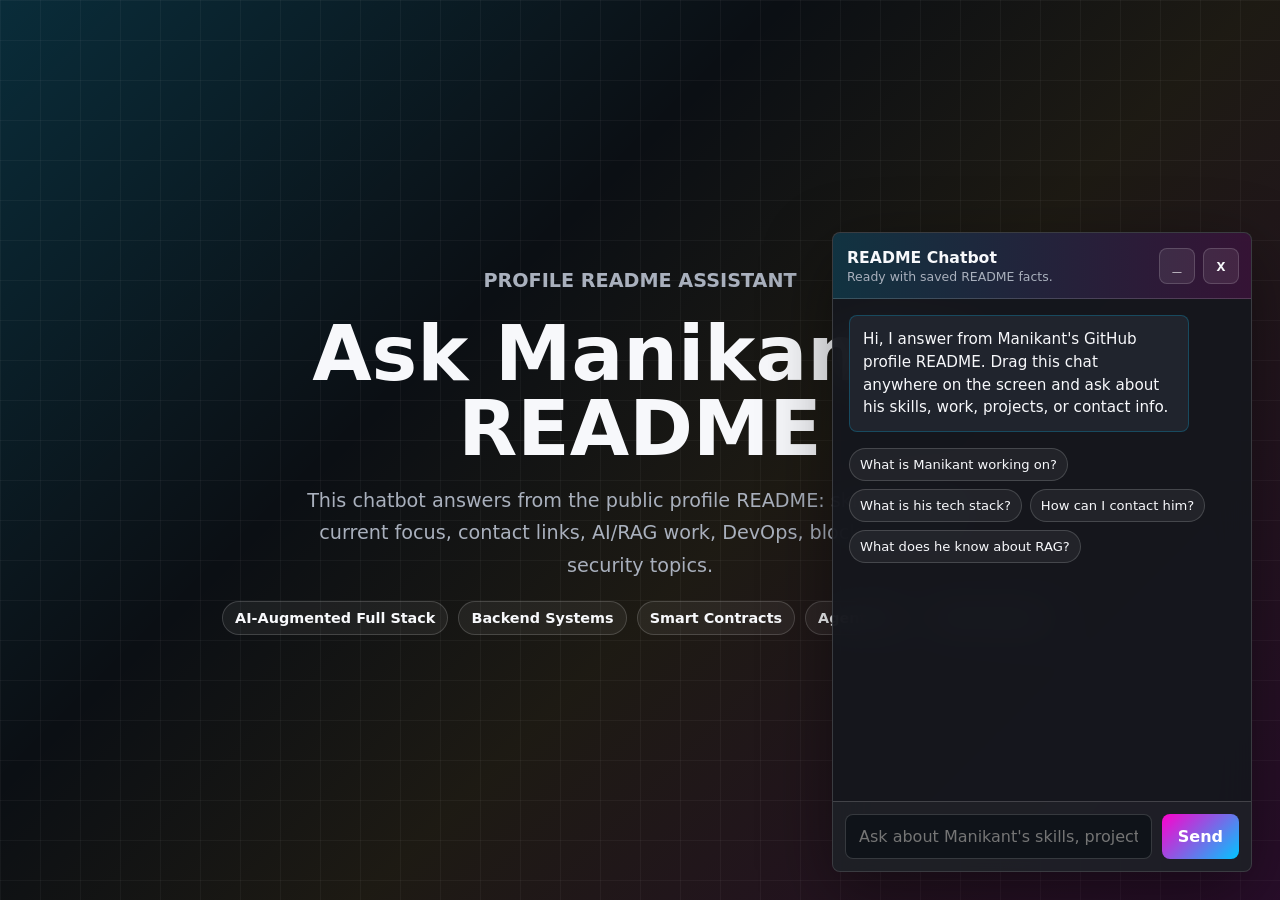
==== chatbot.html @ eadf6cb6 "feat(profile): add README chatbot" ====
<!doctype html>
<html lang="en">
<head>
  <meta charset="utf-8">
  <meta name="viewport" content="width=device-width, initial-scale=1">
  <title>Ask Manikant's README</title>
  <style>
    :root {
      color-scheme: dark;
      --bg: #0b0f14;
      --panel: #15171d;
      --panel-strong: #1f232b;
      --text: #f7f8fb;
      --muted: #a9b0bd;
      --cyan: #00c6ff;
      --magenta: #ff00cc;
      --green: #22c55e;
      --amber: #f59e0b;
      --border: rgba(255, 255, 255, 0.16);
      --shadow: 0 22px 70px rgba(0, 0, 0, 0.42);
    }

    * {
      box-sizing: border-box;
    }

    body {
      min-height: 100vh;
      margin: 0;
      overflow: hidden;
      font-family: Inter, ui-sans-serif, system-ui, -apple-system, BlinkMacSystemFont, "Segoe UI", sans-serif;
      background:
        linear-gradient(rgba(255, 255, 255, 0.04) 1px, transparent 1px),
        linear-gradient(90deg, rgba(255, 255, 255, 0.04) 1px, transparent 1px),
        linear-gradient(135deg, rgba(0, 198, 255, 0.16), transparent 36%, rgba(245, 158, 11, 0.08) 58%, rgba(255, 0, 204, 0.12)),
        var(--bg);
      background-size: 40px 40px, 40px 40px, auto, auto;
      color: var(--text);
    }

    .stage {
      min-height: 100vh;
      display: grid;
      place-items: center;
      padding: 28px;
    }

    .intro {
      width: min(920px, 100%);
      display: grid;
      gap: 18px;
      text-align: center;
    }

    .eyebrow {
      margin: 0;
      color: var(--cyan);
      font-size: 0.86rem;
      font-weight: 800;
      letter-spacing: 0;
      text-transform: uppercase;
    }

    h1 {
      margin: 0;
      font-size: clamp(2.2rem, 6vw, 5rem);
      line-height: 0.98;
      letter-spacing: 0;
    }

    .intro p {
      max-width: 720px;
      margin: 0 auto;
      color: var(--muted);
      font-size: clamp(1rem, 2vw, 1.2rem);
      line-height: 1.7;
    }

    .pills {
      display: flex;
      flex-wrap: wrap;
      justify-content: center;
      gap: 10px;
    }

    .pill {
      border: 1px solid var(--border);
      border-radius: 999px;
      padding: 8px 12px;
      color: var(--text);
      background: rgba(255, 255, 255, 0.06);
      font-size: 0.9rem;
      font-weight: 700;
    }

    .chatbot {
      position: fixed;
      right: 28px;
      bottom: 28px;
      width: min(420px, calc(100vw - 32px));
      height: min(640px, calc(100vh - 32px));
      display: grid;
      grid-template-rows: auto 1fr auto;
      border: 1px solid var(--border);
      border-radius: 8px;
      background: rgba(21, 23, 29, 0.94);
      box-shadow: var(--shadow);
      backdrop-filter: blur(18px);
      overflow: hidden;
      touch-action: none;
      z-index: 10;
    }

    .chatbot.is-minimized {
      height: 66px;
      width: min(340px, calc(100vw - 32px));
      grid-template-rows: auto;
    }

    .chatbot.is-minimized .messages,
    .chatbot.is-minimized .composer {
      display: none;
    }

    .chatbar {
      display: grid;
      grid-template-columns: 1fr auto auto;
      align-items: center;
      gap: 8px;
      min-height: 66px;
      padding: 10px 12px 10px 14px;
      background: linear-gradient(90deg, rgba(0, 198, 255, 0.16), rgba(255, 0, 204, 0.14));
      border-bottom: 1px solid var(--border);
      cursor: grab;
      user-select: none;
    }

    .chatbar:active {
      cursor: grabbing;
    }

    .identity {
      display: grid;
      gap: 2px;
      min-width: 0;
    }

    .identity strong {
      white-space: nowrap;
      overflow: hidden;
      text-overflow: ellipsis;
      font-size: 0.98rem;
    }

    .identity span {
      color: var(--muted);
      font-size: 0.78rem;
      white-space: nowrap;
      overflow: hidden;
      text-overflow: ellipsis;
    }

    .icon-button {
      width: 36px;
      height: 36px;
      display: inline-grid;
      place-items: center;
      border: 1px solid var(--border);
      border-radius: 8px;
      background: rgba(255, 255, 255, 0.08);
      color: var(--text);
      font-size: 1rem;
      font-weight: 900;
      cursor: pointer;
    }

    .icon-button:hover {
      border-color: rgba(0, 198, 255, 0.6);
      background: rgba(0, 198, 255, 0.15);
    }

    .messages {
      min-height: 0;
      overflow-y: auto;
      padding: 16px;
      display: grid;
      align-content: start;
      gap: 12px;
    }

    .message {
      max-width: 88%;
      border-radius: 8px;
      padding: 12px 13px;
      line-height: 1.5;
      font-size: 0.95rem;
      white-space: pre-line;
    }

    .message.bot {
      justify-self: start;
      color: var(--text);
      background: #20242d;
      border: 1px solid rgba(0, 198, 255, 0.24);
    }

    .message.user {
      justify-self: end;
      color: #081018;
      background: linear-gradient(135deg, var(--cyan), var(--green));
      font-weight: 700;
    }

    .quick-prompts {
      display: flex;
      flex-wrap: wrap;
      gap: 8px;
      margin-top: 4px;
    }

    .quick-prompts button {
      border: 1px solid var(--border);
      border-radius: 999px;
      padding: 8px 10px;
      background: rgba(255, 255, 255, 0.06);
      color: var(--text);
      font: inherit;
      font-size: 0.82rem;
      cursor: pointer;
    }

    .quick-prompts button:hover {
      border-color: rgba(255, 0, 204, 0.65);
      background: rgba(255, 0, 204, 0.12);
    }

    .composer {
      display: grid;
      grid-template-columns: 1fr auto;
      gap: 10px;
      padding: 12px;
      border-top: 1px solid var(--border);
      background: rgba(255, 255, 255, 0.04);
    }

    .composer input {
      width: 100%;
      min-width: 0;
      border: 1px solid var(--border);
      border-radius: 8px;
      padding: 12px 13px;
      background: #0f1319;
      color: var(--text);
      font: inherit;
      outline: none;
    }

    .composer input:focus {
      border-color: var(--cyan);
      box-shadow: 0 0 0 3px rgba(0, 198, 255, 0.16);
    }

    .send {
      border: 0;
      border-radius: 8px;
      padding: 0 16px;
      background: linear-gradient(135deg, var(--magenta), var(--cyan));
      color: #ffffff;
      font: inherit;
      font-weight: 900;
      cursor: pointer;
      min-width: 74px;
    }

    .send:hover {
      filter: brightness(1.08);
    }

    @media (max-width: 640px) {
      body {
        overflow: auto;
      }

      .stage {
        min-height: 52vh;
        align-items: start;
        padding: 26px 16px 18px;
      }

      .chatbot,
      .chatbot.is-minimized {
        left: 12px;
        right: auto;
        bottom: 12px;
        width: calc(100vw - 24px);
      }

      .chatbot {
        height: min(560px, calc(100vh - 24px));
      }
    }
  </style>
</head>
<body>
  <main class="stage">
    <section class="intro" aria-label="README chatbot landing">
      <p class="eyebrow">Profile README assistant</p>
      <h1>Ask Manikant's README</h1>
      <p>This chatbot answers from the public profile README: skills, projects, current focus, contact links, AI/RAG work, DevOps, blockchain, and security topics.</p>
      <div class="pills" aria-label="Knowledge areas">
        <span class="pill">AI-Augmented Full Stack</span>
        <span class="pill">Backend Systems</span>
        <span class="pill">Smart Contracts</span>
        <span class="pill">Agentic AI</span>
        <span class="pill">RAG Systems</span>
      </div>
    </section>
  </main>

  <section class="chatbot" id="chatbot" aria-label="Draggable README chatbot">
    <header class="chatbar" id="dragHandle">
      <div class="identity">
        <strong>README Chatbot</strong>
        <span id="status">Loading profile knowledge...</span>
      </div>
      <button class="icon-button" type="button" id="minimize" title="Minimize" aria-label="Minimize">_</button>
      <button class="icon-button" type="button" id="reset" title="Reset chat" aria-label="Reset chat">x</button>
    </header>

    <div class="messages" id="messages" aria-live="polite"></div>

    <form class="composer" id="composer">
      <input id="question" type="text" autocomplete="off" placeholder="Ask about Manikant's skills, projects, contact..." aria-label="Question">
      <button class="send" type="submit">Send</button>
    </form>
  </section>

  <script>
    const README_URL = "https://raw.githubusercontent.com/manikantbindass/manikantbindass/main/README.md";

    const curatedFacts = [
      {
        title: "identity",
        text: "Manikant Kumar is a tech enthusiast from India and a passionate AI-Augmented Full Stack Developer, Backend Developer, System Design Engineer, and Blockchain Smart Contract Developer."
      },
      {
        title: "focus",
        text: "He explores AI, Blockchain, Deep Learning, Neural Networks, LLMs, RAG systems, and Agentic AI, combining mathematics, coding discipline, and system design thinking to build scalable production-ready systems."
      },
      {
        title: "current work",
        text: "He is currently working on AI-Augmented Full Stack Development, backend systems, smart contracts, Agentic AI, RAG systems, and system design."
      },
      {
        title: "currently learning",
        text: "He is currently learning Deep Learning, Reinforcement Learning, Neural Networks, ML model training, AI agents, AutoGen, automation, and decision systems."
      },
      {
        title: "current emphasis",
        text: "His current emphasis includes vector databases such as FAISS and Pinecone, embeddings, semantic search, multimodal AI, vision models, speech models, image plus text integration, and MLflow workflows."
      },
      {
        title: "languages",
        text: "Core languages listed in the README are Java, C/C++, Solidity, Python, JavaScript, and TypeScript."
      },
      {
        title: "ai tools",
        text: "AI tools and libraries listed include Python, PyTorch, pylab, TensorFlow, scikit-learn, Hugging Face, OpenAI API, and Anthropic Claude API."
      },
      {
        title: "rag",
        text: "For RAG and retrieval systems, the README lists LangChain, LlamaIndex, and vector databases including Pinecone, FAISS, and Weaviate."
      },
      {
        title: "agents",
        text: "AI agent tools listed include LangGraph, AutoGen, CrewAI, and n8n for Agentic AI."
      },
      {
        title: "devops cloud",
        text: "Deployment, cloud, and DevOps tools include Docker, Kubernetes, FastAPI, MLflow, AWS, Azure, GCP learning, GitHub Actions, Terraform, Linux, Bash, and Nginx."
      },
      {
        title: "full stack databases",
        text: "Full stack and database areas include MERN Stack, JavaScript frameworks, Vue.js, Three.js, SQL, PostgreSQL, MongoDB, Redis, Node.js, Express, and React."
      },
      {
        title: "security",
        text: "Security focus areas include API security, authentication systems, vulnerability thinking, prompt injection defense, data leakage prevention, model attack awareness, DevSecOps, and AI security."
      },
      {
        title: "projects articles",
        text: "All projects are available at linktr.ee/manikantbindass, and articles are published at medium.com/@manikantbindass."
      },
      {
        title: "contact",
        text: "The README says Manikant can be reached at manikantbindas@gmail.com."
      },
      {
        title: "fun fact",
        text: "Fun fact from the README: he reads lots of novels."
      }
    ];

    const intentAnswers = [
      {
        keys: ["who", "name", "about", "from", "india", "role", "developer"],
        answer: curatedFacts[0].text + "\n\n" + curatedFacts[1].text
      },
      {
        keys: ["working", "current", "focus", "doing"],
        answer: curatedFacts[2].text + "\n\n" + curatedFacts[4].text
      },
      {
        keys: ["learning", "study", "studying"],
        answer: curatedFacts[3].text
      },
      {
        keys: ["language", "languages", "java", "python", "javascript", "typescript", "solidity"],
        answer: curatedFacts[5].text
      },
      {
        keys: ["ai", "tool", "tools", "pytorch", "tensorflow", "openai", "claude", "hugging"],
        answer: curatedFacts[6].text
      },
      {
        keys: ["rag", "retrieval", "vector", "pinecone", "faiss", "weaviate", "embedding", "semantic"],
        answer: curatedFacts[7].text + "\n\n" + curatedFacts[4].text
      },
      {
        keys: ["agent", "agentic", "langgraph", "autogen", "crewai", "n8n"],
        answer: curatedFacts[8].text
      },
      {
        keys: ["cloud", "devops", "deploy", "docker", "kubernetes", "aws", "azure", "gcp"],
        answer: curatedFacts[9].text
      },
      {
        keys: ["full", "stack", "database", "mern", "react", "vue", "three", "sql", "mongo"],
        answer: curatedFacts[10].text
      },
      {
        keys: ["security", "auth", "authentication", "prompt", "injection", "attack", "leak"],
        answer: curatedFacts[11].text
      },
      {
        keys: ["project", "projects", "portfolio", "linktree", "article", "blog", "medium"],
        answer: curatedFacts[12].text
      },
      {
        keys: ["contact", "email", "reach", "mail"],
        answer: curatedFacts[13].text
      },
      {
        keys: ["fun", "fact", "novel", "novels"],
        answer: curatedFacts[14].text
      }
    ];

    const stopWords = new Set([
      "a", "an", "and", "are", "as", "ask", "at", "be", "by", "can", "do", "does", "for", "from", "has", "have",
      "he", "her", "him", "his", "how", "i", "in", "is", "it", "me", "my", "of", "on", "or", "that", "the",
      "their", "this", "to", "what", "when", "where", "which", "who", "why", "with", "you", "your"
    ]);

    const chatbot = document.querySelector("#chatbot");
    const dragHandle = document.querySelector("#dragHandle");
    const messages = document.querySelector("#messages");
    const status = document.querySelector("#status");
    const composer = document.querySelector("#composer");
    const questionInput = document.querySelector("#question");
    const minimizeButton = document.querySelector("#minimize");
    const resetButton = document.querySelector("#reset");

    let knowledge = [...curatedFacts];

    function cleanMarkdown(markdown) {
      return markdown
        .replace(/<!--[\s\S]*?-->/g, " ")
        .replace(/<[^>]*>/g, " ")
        .replace(/!\[[^\]]*\]\([^)]*\)/g, " ")
        .replace(/\[([^\]]+)\]\(([^)]+)\)/g, "$1 $2")
        .replace(/[*_`>#|]/g, " ")
        .replace(/&nbsp;/g, " ")
        .replace(/\s+/g, " ")
        .trim();
    }

    function tokenize(text) {
      return text
        .toLowerCase()
        .replace(/[^a-z0-9+#.]+/g, " ")
        .split(/\s+/)
        .filter((token) => token.length > 1 && !stopWords.has(token));
    }

    function buildKnowledge(markdown) {
      const lines = markdown
        .split(/\r?\n/)
        .map((line) => cleanMarkdown(line))
        .filter((line) => line.length > 32);

      const chunks = [];
      for (let index = 0; index < lines.length; index += 1) {
        const text = [lines[index], lines[index + 1], lines[index + 2]]
          .filter(Boolean)
          .join(" ");
        if (text.length > 48) {
          chunks.push({ title: "README", text });
        }
      }

      knowledge = [...curatedFacts, ...chunks];
      status.textContent = "Ready. Drag me anywhere.";
    }

    async function loadReadme() {
      try {
        const response = await fetch(README_URL, { cache: "no-store" });
        if (!response.ok) {
          throw new Error("README fetch failed");
        }
        buildKnowledge(await response.text());
      } catch (error) {
        status.textContent = "Ready with saved README facts.";
      }
    }

    function addMessage(text, sender = "bot") {
      const message = document.createElement("div");
      message.className = `message ${sender}`;
      message.textContent = text;
      messages.appendChild(message);
      messages.scrollTop = messages.scrollHeight;
    }

    function addQuickPrompts() {
      const wrapper = document.createElement("div");
      wrapper.className = "quick-prompts";
      [
        "What is Manikant working on?",
        "What is his tech stack?",
        "How can I contact him?",
        "What does he know about RAG?"
      ].forEach((prompt) => {
        const button = document.createElement("button");
        button.type = "button";
        button.textContent = prompt;
        button.addEventListener("click", () => ask(prompt));
        wrapper.appendChild(button);
      });
      messages.appendChild(wrapper);
    }

    function intentAnswer(question) {
      const questionTokens = tokenize(question);
      let best = null;
      for (const intent of intentAnswers) {
        const hits = intent.keys.filter((key) => questionTokens.includes(key)).length;
        if (!best || hits > best.hits) {
          best = { hits, answer: intent.answer };
        }
      }
      return best && best.hits > 0 ? best.answer : "";
    }

    function retrieveAnswer(question) {
      const questionTokens = tokenize(question);
      if (questionTokens.length === 0) {
        return "Ask me about Manikant's skills, current work, learning path, projects, contact info, AI/RAG work, DevOps, blockchain, or security focus.";
      }

      const scored = knowledge
        .map((item) => {
          const itemTokens = tokenize(`${item.title} ${item.text}`);
          const itemSet = new Set(itemTokens);
          const score = questionTokens.reduce((sum, token) => sum + (itemSet.has(token) ? 1 : 0), 0);
          return { ...item, score };
        })
        .filter((item) => item.score > 0)
        .sort((a, b) => b.score - a.score)
        .slice(0, 2);

      if (scored.length === 0) {
        return "I only answer from Manikant's profile README. Try asking about tech stack, current work, learning, projects, contact, AI/RAG, cloud, blockchain, or security.";
      }

      return scored.map((item) => item.text).join("\n\n");
    }

    function answer(question) {
      return intentAnswer(question) || retrieveAnswer(question);
    }

    function ask(text) {
      const question = text.trim();
      if (!question) {
        return;
      }
      chatbot.classList.remove("is-minimized");
      addMessage(question, "user");
      window.setTimeout(() => addMessage(answer(question)), 180);
    }

    function resetChat() {
      messages.innerHTML = "";
      addMessage("Hi, I answer from Manikant's GitHub profile README. Drag this chat anywhere on the screen and ask about his skills, work, projects, or contact info.");
      addQuickPrompts();
    }

    composer.addEventListener("submit", (event) => {
      event.preventDefault();
      ask(questionInput.value);
      questionInput.value = "";
      questionInput.focus();
    });

    minimizeButton.addEventListener("click", () => {
      chatbot.classList.toggle("is-minimized");
      minimizeButton.textContent = chatbot.classList.contains("is-minimized") ? "+" : "_";
      minimizeButton.setAttribute("aria-label", chatbot.classList.contains("is-minimized") ? "Expand" : "Minimize");
      minimizeButton.setAttribute("title", chatbot.classList.contains("is-minimized") ? "Expand" : "Minimize");
    });

    resetButton.addEventListener("click", resetChat);

    let dragState = null;

    function clamp(value, min, max) {
      return Math.min(Math.max(value, min), max);
    }

    dragHandle.addEventListener("pointerdown", (event) => {
      if (event.target.closest("button")) {
        return;
      }

      const rect = chatbot.getBoundingClientRect();
      dragState = {
        pointerId: event.pointerId,
        offsetX: event.clientX - rect.left,
        offsetY: event.clientY - rect.top
      };

      chatbot.style.left = `${rect.left}px`;
      chatbot.style.top = `${rect.top}px`;
      chatbot.style.right = "auto";
      chatbot.style.bottom = "auto";
      dragHandle.setPointerCapture(event.pointerId);
    });

    dragHandle.addEventListener("pointermove", (event) => {
      if (!dragState || dragState.pointerId !== event.pointerId) {
        return;
      }

      const rect = chatbot.getBoundingClientRect();
      const nextLeft = clamp(event.clientX - dragState.offsetX, 8, window.innerWidth - rect.width - 8);
      const nextTop = clamp(event.clientY - dragState.offsetY, 8, window.innerHeight - rect.height - 8);
      chatbot.style.left = `${nextLeft}px`;
      chatbot.style.top = `${nextTop}px`;
    });

    dragHandle.addEventListener("pointerup", (event) => {
      if (dragState && dragState.pointerId === event.pointerId) {
        dragState = null;
      }
    });

    window.addEventListener("resize", () => {
      const rect = chatbot.getBoundingClientRect();
      chatbot.style.left = `${clamp(rect.left, 8, window.innerWidth - rect.width - 8)}px`;
      chatbot.style.top = `${clamp(rect.top, 8, window.innerHeight - rect.height - 8)}px`;
    });

    resetChat();
    loadReadme();
  </script>
</body>
</html>
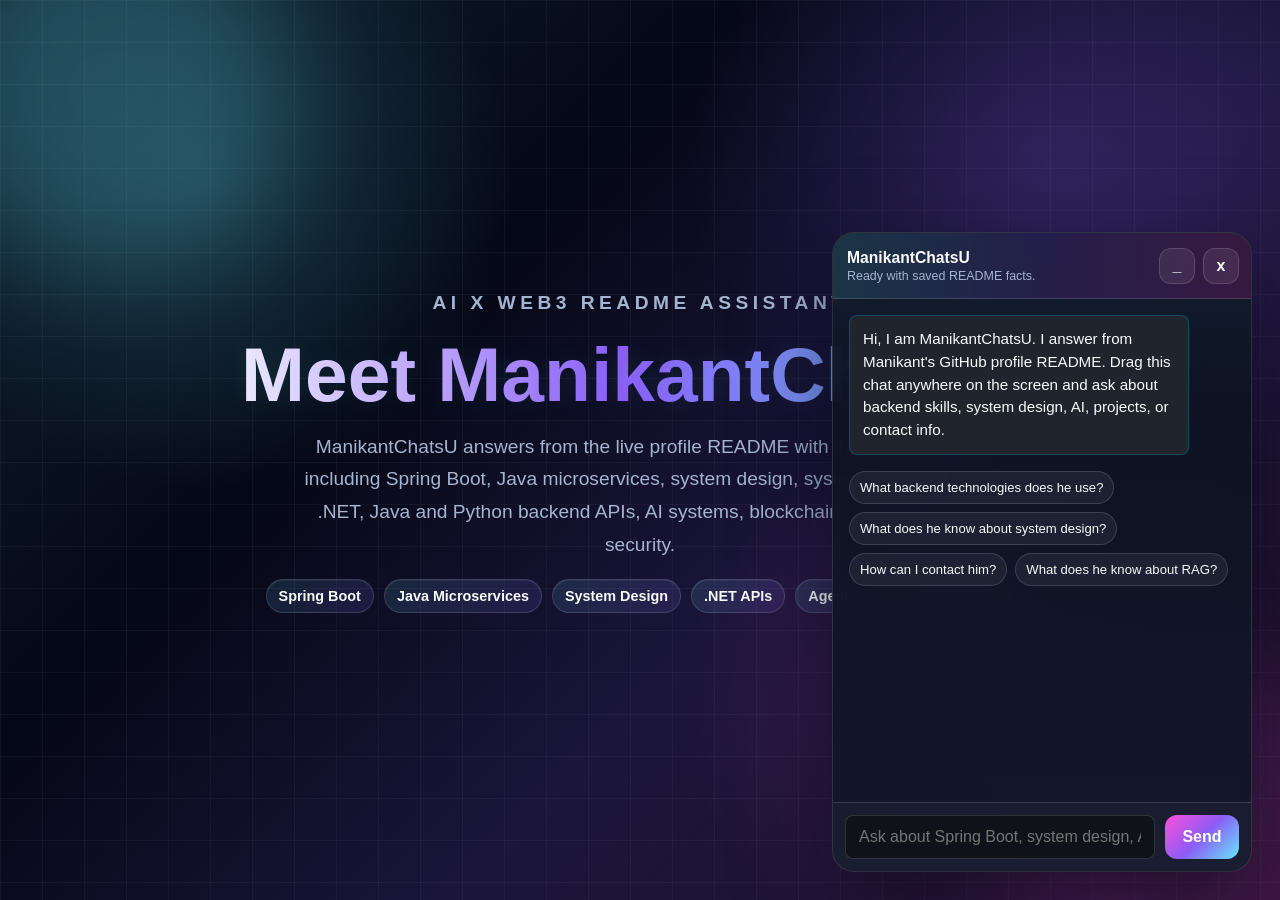
==== commit 421bd448: "docs(readme): refresh ManikantChatsU profile" ====
--- a/chatbot.html
+++ b/chatbot.html
@@ -3,21 +3,22 @@
 <head>
   <meta charset="utf-8">
   <meta name="viewport" content="width=device-width, initial-scale=1">
-  <title>Ask Manikant's README</title>
+  <title>ManikantChatsU | AI x Web3 README Assistant</title>
   <style>
     :root {
       color-scheme: dark;
-      --bg: #0b0f14;
-      --panel: #15171d;
-      --panel-strong: #1f232b;
-      --text: #f7f8fb;
-      --muted: #a9b0bd;
-      --cyan: #00c6ff;
-      --magenta: #ff00cc;
-      --green: #22c55e;
+      --bg: #050816;
+      --panel: rgba(11, 16, 32, 0.88);
+      --panel-strong: rgba(18, 27, 47, 0.94);
+      --text: #f8fafc;
+      --muted: #a5b4cf;
+      --cyan: #67e8f9;
+      --magenta: #ff4fd8;
+      --violet: #8b5cf6;
+      --green: #2dd4bf;
       --amber: #f59e0b;
-      --border: rgba(255, 255, 255, 0.16);
-      --shadow: 0 22px 70px rgba(0, 0, 0, 0.42);
+      --border: rgba(255, 255, 255, 0.14);
+      --shadow: 0 30px 90px rgba(1, 6, 20, 0.58);
     }
 
     * {
@@ -25,20 +26,53 @@
     }
 
     body {
+      position: relative;
       min-height: 100vh;
       margin: 0;
       overflow: hidden;
-      font-family: Inter, ui-sans-serif, system-ui, -apple-system, BlinkMacSystemFont, "Segoe UI", sans-serif;
+      font-family: "Segoe UI Variable", "Trebuchet MS", "Segoe UI", sans-serif;
       background:
+        radial-gradient(circle at 16% 20%, rgba(103, 232, 249, 0.18), transparent 24%),
+        radial-gradient(circle at 82% 18%, rgba(139, 92, 246, 0.22), transparent 28%),
+        radial-gradient(circle at 76% 78%, rgba(255, 79, 216, 0.18), transparent 24%),
         linear-gradient(rgba(255, 255, 255, 0.04) 1px, transparent 1px),
         linear-gradient(90deg, rgba(255, 255, 255, 0.04) 1px, transparent 1px),
-        linear-gradient(135deg, rgba(0, 198, 255, 0.16), transparent 36%, rgba(245, 158, 11, 0.08) 58%, rgba(255, 0, 204, 0.12)),
+        linear-gradient(135deg, rgba(103, 232, 249, 0.12), transparent 34%, rgba(139, 92, 246, 0.16) 62%, rgba(255, 79, 216, 0.12)),
         var(--bg);
-      background-size: 40px 40px, 40px 40px, auto, auto;
+      background-size: auto, auto, auto, 42px 42px, 42px 42px, auto, auto;
       color: var(--text);
     }
 
+    body::before,
+    body::after {
+      content: "";
+      position: fixed;
+      inset: auto;
+      width: 360px;
+      height: 360px;
+      border-radius: 50%;
+      filter: blur(54px);
+      opacity: 0.22;
+      pointer-events: none;
+      animation: floatGlow 12s ease-in-out infinite;
+    }
+
+    body::before {
+      top: -90px;
+      left: -70px;
+      background: rgba(103, 232, 249, 0.8);
+    }
+
+    body::after {
+      right: -80px;
+      bottom: -110px;
+      background: rgba(255, 79, 216, 0.72);
+      animation-delay: -6s;
+    }
+
     .stage {
+      position: relative;
+      z-index: 1;
       min-height: 100vh;
       display: grid;
       place-items: center;
@@ -56,8 +90,8 @@
       margin: 0;
       color: var(--cyan);
       font-size: 0.86rem;
-      font-weight: 800;
-      letter-spacing: 0;
+      font-weight: 900;
+      letter-spacing: 0.28rem;
       text-transform: uppercase;
     }
 
@@ -66,6 +100,11 @@
       font-size: clamp(2.2rem, 6vw, 5rem);
       line-height: 0.98;
       letter-spacing: 0;
+      background: linear-gradient(90deg, #ffffff 0%, #8b5cf6 48%, #67e8f9 100%);
+      -webkit-background-clip: text;
+      background-clip: text;
+      color: transparent;
+      text-shadow: 0 0 28px rgba(103, 232, 249, 0.08);
     }
 
     .intro p {
@@ -88,9 +127,10 @@
       border-radius: 999px;
       padding: 8px 12px;
       color: var(--text);
-      background: rgba(255, 255, 255, 0.06);
+      background: linear-gradient(135deg, rgba(103, 232, 249, 0.12), rgba(139, 92, 246, 0.14));
       font-size: 0.9rem;
       font-weight: 700;
+      box-shadow: inset 0 1px 0 rgba(255, 255, 255, 0.06);
     }
 
     .chatbot {
@@ -102,10 +142,10 @@
       display: grid;
       grid-template-rows: auto 1fr auto;
       border: 1px solid var(--border);
-      border-radius: 8px;
-      background: rgba(21, 23, 29, 0.94);
+      border-radius: 22px;
+      background: linear-gradient(180deg, rgba(9, 14, 28, 0.96), rgba(14, 20, 38, 0.94));
       box-shadow: var(--shadow);
-      backdrop-filter: blur(18px);
+      backdrop-filter: blur(22px);
       overflow: hidden;
       touch-action: none;
       z-index: 10;
@@ -129,7 +169,7 @@
       gap: 8px;
       min-height: 66px;
       padding: 10px 12px 10px 14px;
-      background: linear-gradient(90deg, rgba(0, 198, 255, 0.16), rgba(255, 0, 204, 0.14));
+      background: linear-gradient(90deg, rgba(103, 232, 249, 0.18), rgba(139, 92, 246, 0.2), rgba(255, 79, 216, 0.18));
       border-bottom: 1px solid var(--border);
       cursor: grab;
       user-select: none;
@@ -166,7 +206,7 @@
       display: inline-grid;
       place-items: center;
       border: 1px solid var(--border);
-      border-radius: 8px;
+      border-radius: 12px;
       background: rgba(255, 255, 255, 0.08);
       color: var(--text);
       font-size: 1rem;
@@ -186,6 +226,9 @@
       display: grid;
       align-content: start;
       gap: 12px;
+      background:
+        linear-gradient(180deg, rgba(103, 232, 249, 0.04), transparent 20%),
+        rgba(255, 255, 255, 0.01);
     }
 
     .message {
@@ -262,9 +305,9 @@
 
     .send {
       border: 0;
-      border-radius: 8px;
+      border-radius: 12px;
       padding: 0 16px;
-      background: linear-gradient(135deg, var(--magenta), var(--cyan));
+      background: linear-gradient(135deg, var(--magenta), var(--violet), var(--cyan));
       color: #ffffff;
       font: inherit;
       font-weight: 900;
@@ -274,6 +317,15 @@
 
     .send:hover {
       filter: brightness(1.08);
+    }
+
+    @keyframes floatGlow {
+      0%, 100% {
+        transform: translate3d(0, 0, 0) scale(1);
+      }
+      50% {
+        transform: translate3d(10px, -18px, 0) scale(1.08);
+      }
     }
 
     @media (max-width: 640px) {
@@ -303,25 +355,26 @@
 </head>
 <body>
   <main class="stage">
-    <section class="intro" aria-label="README chatbot landing">
-      <p class="eyebrow">Profile README assistant</p>
-      <h1>Ask Manikant's README</h1>
-      <p>This chatbot answers from the public profile README: skills, projects, current focus, contact links, AI/RAG work, DevOps, blockchain, and security topics.</p>
+    <section class="intro" aria-label="ManikantChatsU landing">
+      <p class="eyebrow">AI x Web3 README assistant</p>
+      <h1>Meet ManikantChatsU</h1>
+      <p>ManikantChatsU answers from the live profile README with the latest skills, including Spring Boot, Java microservices, system design, system architecture, .NET, Java and Python backend APIs, AI systems, blockchain, DevOps, and security.</p>
       <div class="pills" aria-label="Knowledge areas">
-        <span class="pill">AI-Augmented Full Stack</span>
-        <span class="pill">Backend Systems</span>
-        <span class="pill">Smart Contracts</span>
+        <span class="pill">Spring Boot</span>
+        <span class="pill">Java Microservices</span>
+        <span class="pill">System Design</span>
+        <span class="pill">.NET APIs</span>
         <span class="pill">Agentic AI</span>
-        <span class="pill">RAG Systems</span>
+        <span class="pill">Web3 + RAG</span>
       </div>
     </section>
   </main>
 
-  <section class="chatbot" id="chatbot" aria-label="Draggable README chatbot">
+  <section class="chatbot" id="chatbot" aria-label="Draggable ManikantChatsU assistant">
     <header class="chatbar" id="dragHandle">
       <div class="identity">
-        <strong>README Chatbot</strong>
-        <span id="status">Loading profile knowledge...</span>
+        <strong>ManikantChatsU</strong>
+        <span id="status">Syncing live README knowledge...</span>
       </div>
       <button class="icon-button" type="button" id="minimize" title="Minimize" aria-label="Minimize">_</button>
       <button class="icon-button" type="button" id="reset" title="Reset chat" aria-label="Reset chat">x</button>
@@ -330,7 +383,7 @@
     <div class="messages" id="messages" aria-live="polite"></div>
 
     <form class="composer" id="composer">
-      <input id="question" type="text" autocomplete="off" placeholder="Ask about Manikant's skills, projects, contact..." aria-label="Question">
+      <input id="question" type="text" autocomplete="off" placeholder="Ask about Spring Boot, system design, AI, blockchain, contact..." aria-label="Question">
       <button class="send" type="submit">Send</button>
     </form>
   </section>
@@ -349,7 +402,7 @@
       },
       {
         title: "current work",
-        text: "He is currently working on AI-Augmented Full Stack Development, backend systems, smart contracts, Agentic AI, RAG systems, and system design."
+        text: "He is currently working on AI-Augmented Full Stack Development, backend systems, smart contracts, Agentic AI, RAG systems, system design, and scalable architecture thinking."
       },
       {
         title: "currently learning",
@@ -380,8 +433,12 @@
         text: "Deployment, cloud, and DevOps tools include Docker, Kubernetes, FastAPI, MLflow, AWS, Azure, GCP learning, GitHub Actions, Terraform, Linux, Bash, and Nginx."
       },
       {
+        title: "backend architecture",
+        text: "Backend, architecture, and platform skills highlighted in the README include Spring Boot, Java Microservices, System Design, System Architecture, .NET, Java for API and Backend, Python for API and Backend, plus frontend development with HTML, CSS, and JavaScript."
+      },
+      {
         title: "full stack databases",
-        text: "Full stack and database areas include MERN Stack, JavaScript frameworks, Vue.js, Three.js, SQL, PostgreSQL, MongoDB, Redis, Node.js, Express, and React."
+        text: "Full stack and database areas include MERN Stack, HTML, CSS, JavaScript, JavaScript frameworks, Vue.js, Three.js, SQL, PostgreSQL, MongoDB, Redis, Node.js, Express, and React."
       },
       {
         title: "security",
@@ -435,24 +492,28 @@
         answer: curatedFacts[9].text
       },
       {
-        keys: ["full", "stack", "database", "mern", "react", "vue", "three", "sql", "mongo"],
+        keys: ["backend", "api", "spring", "springboot", "microservice", "microservices", "system", "architecture", "design", "dotnet", ".net"],
         answer: curatedFacts[10].text
       },
       {
+        keys: ["full", "stack", "frontend", "database", "mern", "react", "vue", "three", "html", "css", "sql", "mongo"],
+        answer: curatedFacts[11].text
+      },
+      {
         keys: ["security", "auth", "authentication", "prompt", "injection", "attack", "leak"],
-        answer: curatedFacts[11].text
+        answer: curatedFacts[12].text
       },
       {
         keys: ["project", "projects", "portfolio", "linktree", "article", "blog", "medium"],
-        answer: curatedFacts[12].text
+        answer: curatedFacts[13].text
       },
       {
         keys: ["contact", "email", "reach", "mail"],
-        answer: curatedFacts[13].text
+        answer: curatedFacts[14].text
       },
       {
         keys: ["fun", "fact", "novel", "novels"],
-        answer: curatedFacts[14].text
+        answer: curatedFacts[15].text
       }
     ];
 
@@ -537,8 +598,8 @@
       const wrapper = document.createElement("div");
       wrapper.className = "quick-prompts";
       [
-        "What is Manikant working on?",
-        "What is his tech stack?",
+        "What backend technologies does he use?",
+        "What does he know about system design?",
         "How can I contact him?",
         "What does he know about RAG?"
       ].forEach((prompt) => {
@@ -566,7 +627,7 @@
     function retrieveAnswer(question) {
       const questionTokens = tokenize(question);
       if (questionTokens.length === 0) {
-        return "Ask me about Manikant's skills, current work, learning path, projects, contact info, AI/RAG work, DevOps, blockchain, or security focus.";
+        return "Ask ManikantChatsU about Spring Boot, microservices, system design, backend APIs, AI/RAG work, blockchain, projects, or contact info.";
       }
 
       const scored = knowledge
@@ -581,7 +642,7 @@
         .slice(0, 2);
 
       if (scored.length === 0) {
-        return "I only answer from Manikant's profile README. Try asking about tech stack, current work, learning, projects, contact, AI/RAG, cloud, blockchain, or security.";
+        return "I only answer from Manikant's profile README. Try asking about backend architecture, Spring Boot, system design, AI/RAG, cloud, blockchain, projects, or contact.";
       }
 
       return scored.map((item) => item.text).join("\n\n");
@@ -603,7 +664,7 @@
 
     function resetChat() {
       messages.innerHTML = "";
-      addMessage("Hi, I answer from Manikant's GitHub profile README. Drag this chat anywhere on the screen and ask about his skills, work, projects, or contact info.");
+      addMessage("Hi, I am ManikantChatsU. I answer from Manikant's GitHub profile README. Drag this chat anywhere on the screen and ask about backend skills, system design, AI, projects, or contact info.");
       addQuickPrompts();
     }
 
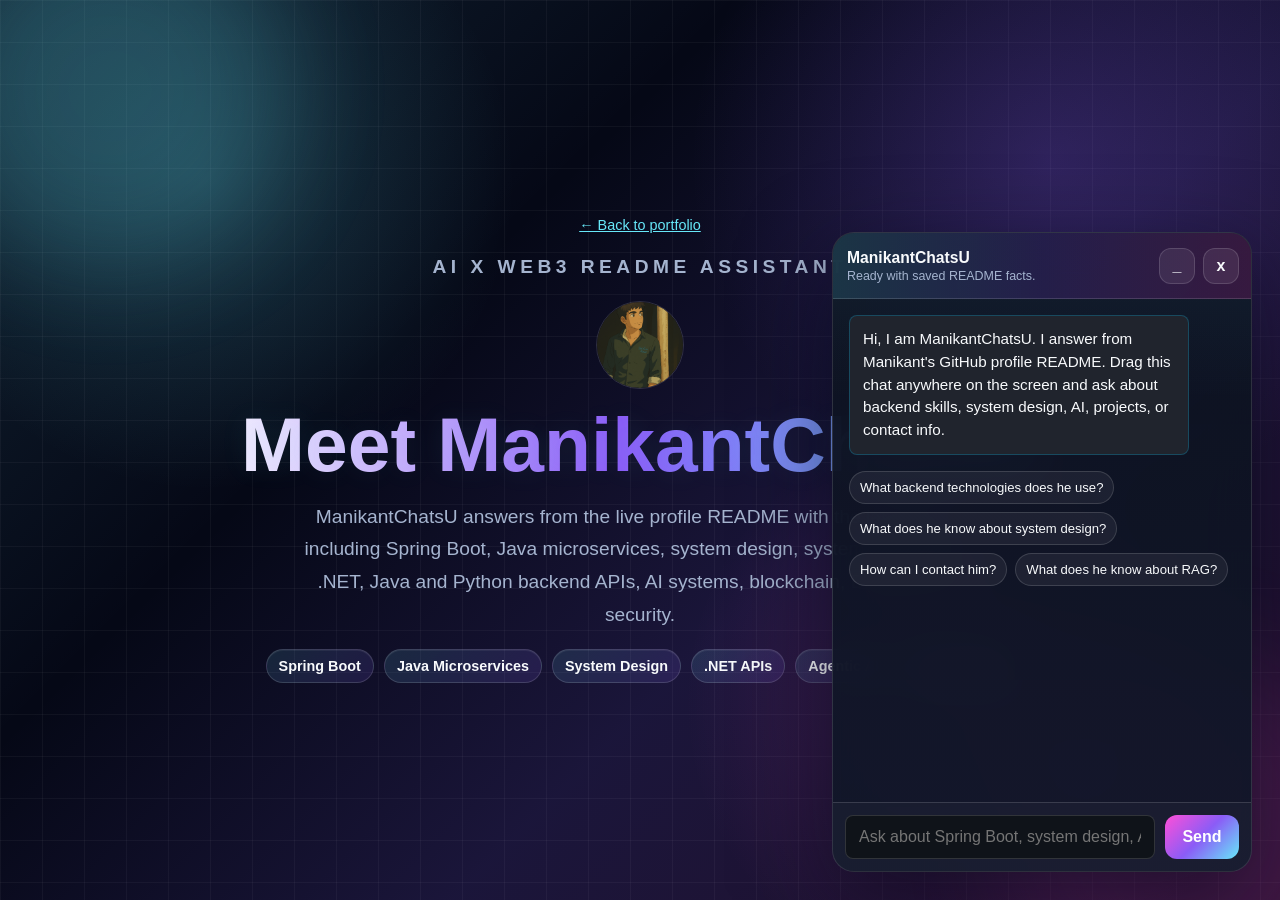
==== commit 81431066: "feat(profile): refine portfolio and restore portrait" ====
--- a/chatbot.html
+++ b/chatbot.html
@@ -356,7 +356,9 @@
 <body>
   <main class="stage">
     <section class="intro" aria-label="ManikantChatsU landing">
+      <a href="index.html" style="color:var(--cyan);font-size:.9rem">← Back to portfolio</a>
       <p class="eyebrow">AI x Web3 README assistant</p>
+      <img src="ChatGPT%20Image%20Apr%204%2C%202025%2C%2012_27_55%20AM.png" alt="Illustrated portrait of Manikant" width="88" height="88" style="border-radius:50%;object-fit:cover;object-position:center 20%;margin:0 auto;border:1px solid var(--border)">
       <h1>Meet ManikantChatsU</h1>
       <p>ManikantChatsU answers from the live profile README with the latest skills, including Spring Boot, Java microservices, system design, system architecture, .NET, Java and Python backend APIs, AI systems, blockchain, DevOps, and security.</p>
       <div class="pills" aria-label="Knowledge areas">
@@ -394,7 +396,7 @@
     const curatedFacts = [
       {
         title: "identity",
-        text: "Manikant Kumar is a tech enthusiast from India and a passionate AI-Augmented Full Stack Developer, Backend Developer, System Design Engineer, and Blockchain Smart Contract Developer."
+        text: "Manikant Kumar works across AI-augmented full stack development, backend engineering, system design, and blockchain smart contracts. He turns complex ideas into useful software."
       },
       {
         title: "focus",
@@ -460,7 +462,7 @@
 
     const intentAnswers = [
       {
-        keys: ["who", "name", "about", "from", "india", "role", "developer"],
+        keys: ["who", "name", "about", "from", "role", "developer"],
         answer: curatedFacts[0].text + "\n\n" + curatedFacts[1].text
       },
       {
